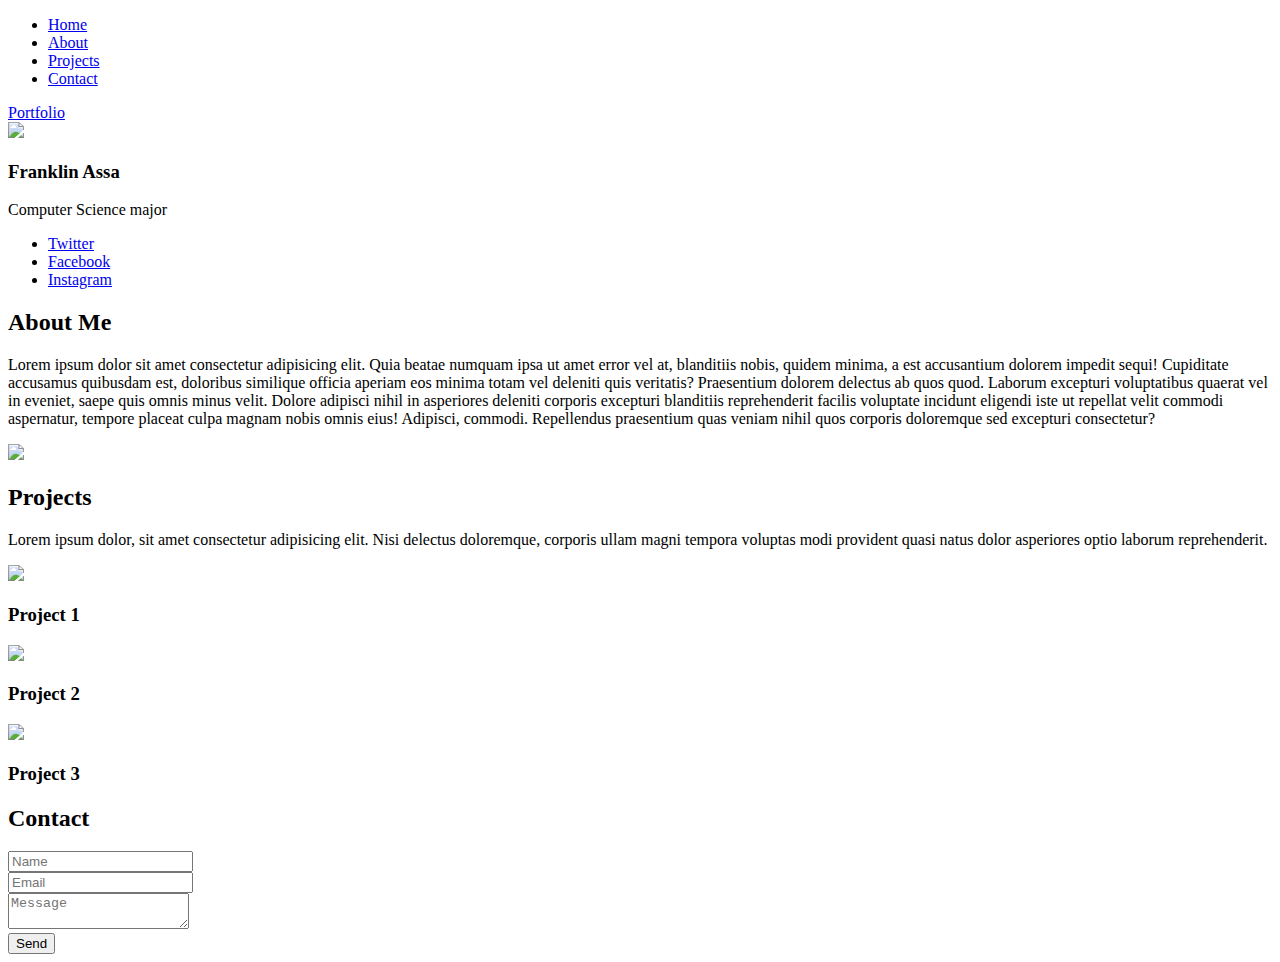
==== portfolio/index.html @ d164040f "portfolio" ====
<!DOCTYPE html>
<html lang="en">
<head>
    <meta charset="UTF-8">
    <meta http-equiv="X-UA-Compatible" content="IE=edge">
    <meta name="viewport" content="width=device-width, initial-scale=1.0">
    <link rel="stylesheet" href="style.css">
    <title>Document</title>
</head>
<body>
    <div class="container">
        <div class="navigation">
            <ul>
                <li><a href="#banner">Home</a></li>
                <li><a href="#about">About</a></li>
                <li><a href="#projects">Projects</a></li>
                <li><a href="#contact">Contact</a></li>
            </ul>
        </div>
        <div class="main">
            <div class="top">
                <a href="#" class="logo">Portfolio</a>
            </div>

            <section class="banner" id="banner">
                <div class="content">
                    <div class="dp">
                        <img src="user.jpg">
                    </div>
                    <h3>Franklin Assa</h3>
                    <p>Computer Science major</p>
                    <ul class="sns">
                        <li><a href="#">Twitter</a></li>
                        <li><a href="#">Facebook</a></li>
                        <li><a href="#">Instagram</a></li>
                    </ul>
                </div>
            </section>

            <section class="about" id="about">
                <div class="title">
                    <h2>About Me</h2>
                </div>
                <div class="content">
                    <div class="text">
                        <p>Lorem ipsum dolor sit amet consectetur adipisicing elit. Quia beatae numquam ipsa ut amet error vel at, blanditiis nobis, quidem minima, a est accusantium dolorem impedit sequi! Cupiditate accusamus quibusdam est, doloribus similique officia aperiam eos minima totam vel deleniti quis veritatis? Praesentium dolorem delectus ab quos quod. Laborum excepturi voluptatibus quaerat vel in eveniet, saepe quis omnis minus velit. Dolore adipisci nihil in asperiores deleniti corporis excepturi blanditiis reprehenderit facilis voluptate incidunt eligendi iste ut repellat velit commodi aspernatur, tempore placeat culpa magnam nobis omnis eius! Adipisci, commodi. Repellendus praesentium quas veniam nihil quos corporis doloremque sed excepturi consectetur?</p>
                    </div>
                    <div class="dp">
                        <img src="pic.jpg">
                    </div>
                </div>
            </section>
          
            <section class="projects" id="projects">
                <div class="title">
                    <h2>Projects</h2>
                    <p>Lorem ipsum dolor, sit amet consectetur adipisicing elit. Nisi delectus doloremque, corporis ullam magni tempora voluptas modi provident quasi natus dolor asperiores optio laborum reprehenderit.</p>
                </div>
                <div class="content">
                    <div class="project-box">
                        <div class="image-box">
                            <img src="img1.jpg">
                        </div>
                        <div class="text-box">
                            <h3>Project 1</h3>
                        </div>
                    </div>
                    <div class="project-box">
                        <div class="image-box">
                            <img src="img1.jpg">
                        </div>
                        <div class="text-box">
                            <h3>Project 2</h3>
                        </div>
                    </div>
                    <div class="project-box">
                        <div class="image-box">
                            <img src="img1.jpg">
                        </div>
                        <div class="text-box">
                            <h3>Project 3</h3>
                        </div>
                    </div>
                    <!-- <div class="project-box">
                        <div class="image-box">
                            <img src="img1.jpg">
                        </div>
                        <div class="text-box">
                            <h3>Project 4</h3>
                        </div>
                    </div>
                    <div class="project-box">
                        <div class="image-box">
                            <img src="img1.jpg">
                        </div>
                        <div class="text-box">
                            <h3>Project 5</h3>
                        </div>
                    </div>
                    <div class="project-box">
                        <div class="image-box">
                            <img src="img1.jpg">
                        </div>
                        <div class="text-box">
                            <h3>Project 6</h3>
                        </div>
                    </div> -->
                </div>
            </section>
            
            <section class="contact" id="contact">
                <div class="title">
                    <h2>Contact</h2>
                </div>
                <div class="contact-form">
                    <form id="contact-form" method="post">
                        <div class="row1">
                            <input type="text" name="" placeholder="Name" required>
                        </div>
                        <div class="row2">
                            <input type="email" name="" placeholder="Email" required>
                        </div>
                        <div class="row2">
                            <textarea placeholder="Message" required></textarea>
                        </div>
                        <div class="row2">
                            <input type="submit" value="Send" onclick="contactSend()">
                        </div>
                    </form>
                </div>
            </section>

        </div>
    </div>
    <script>
        function contactSend(){
            alert("Your message has been sent. Thank you!")
            document.getElementById("contact-form").reset()
        }
    </script>
</body>
</html>
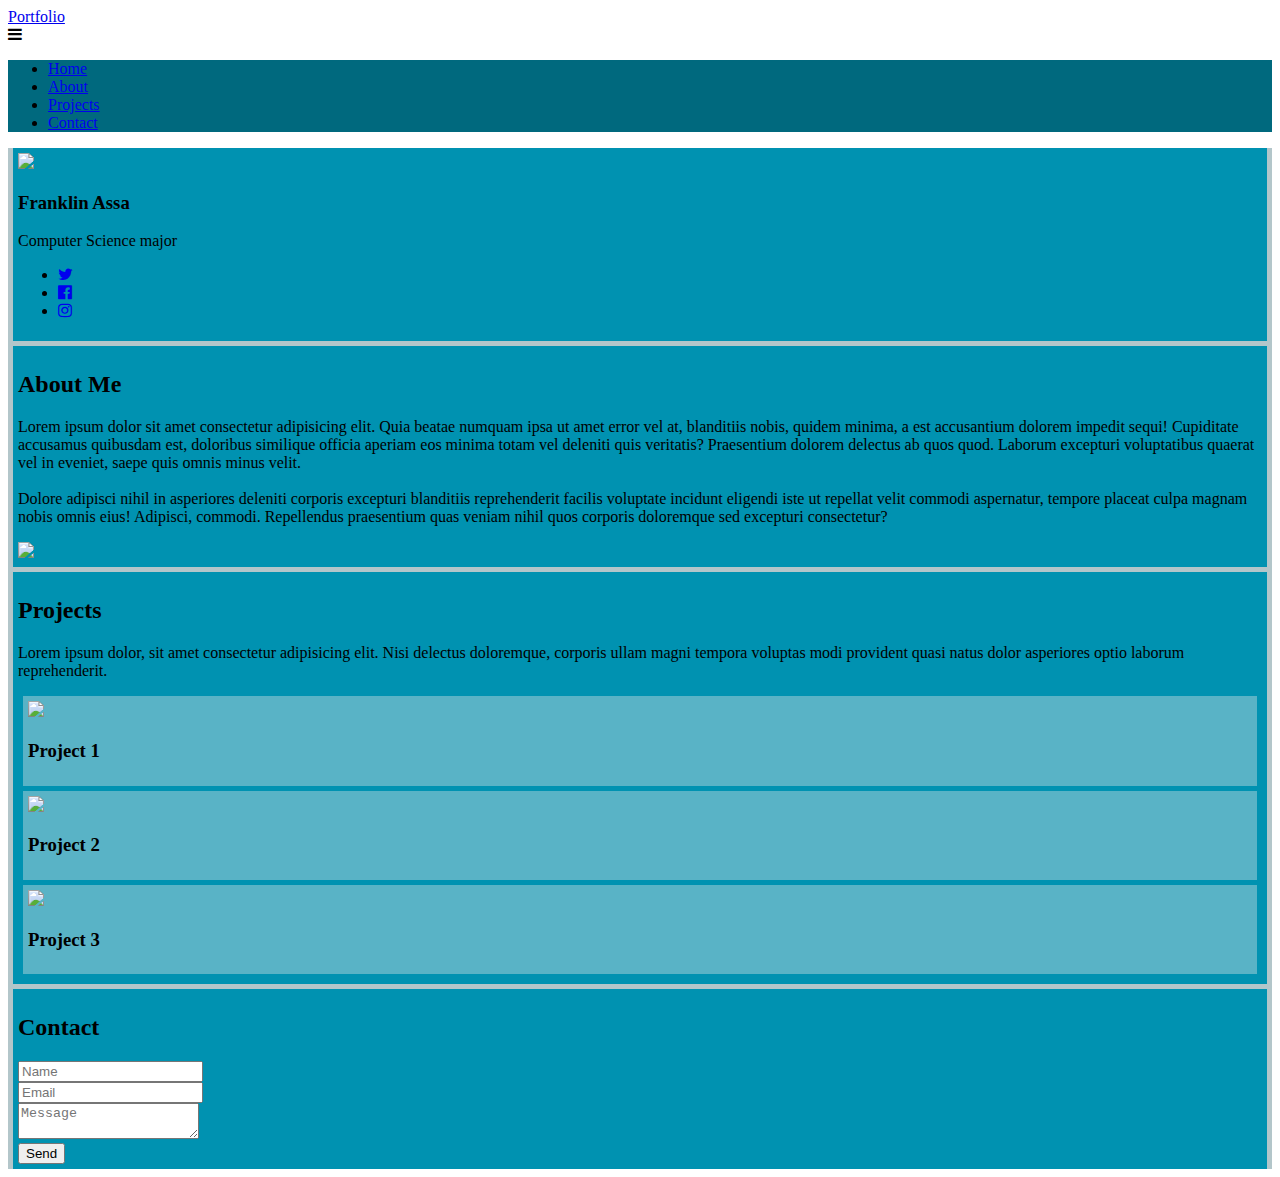
==== commit c35bc2f8: "Update index.html" ====
--- a/portfolio/index.html
+++ b/portfolio/index.html
@@ -4,12 +4,19 @@
     <meta charset="UTF-8">
     <meta http-equiv="X-UA-Compatible" content="IE=edge">
     <meta name="viewport" content="width=device-width, initial-scale=1.0">
+    <link rel="stylesheet" href="https://cdnjs.cloudflare.com/ajax/libs/font-awesome/4.7.0/css/font-awesome.css" integrity="sha512-5A8nwdMOWrSz20fDsjczgUidUBR8liPYU+WymTZP1lmY9G6Oc7HlZv156XqnsgNUzTyMefFTcsFH/tnJE/+xBg==" crossorigin="anonymous" referrerpolicy="no-referrer" />
     <link rel="stylesheet" href="style.css">
-    <title>Document</title>
+    <title>Portfolio Project - Franklin Assa CSE 4050</title>
 </head>
 <body>
     <div class="container">
-        <div class="navigation">
+      <div class="topbar">
+        <a href="#" class="logo">Portfolio</a>
+        <div class="toggle">
+            <i class="fa fa-bars" aria-hidden="true"></i>
+        </div>
+    </div>  
+      <div class="navigation">
             <ul>
                 <li><a href="#banner">Home</a></li>
                 <li><a href="#about">About</a></li>
@@ -18,39 +25,43 @@
             </ul>
         </div>
         <div class="main">
-            <div class="top">
-                <a href="#" class="logo">Portfolio</a>
-            </div>
+            
 
+            <!-- Banner -->
             <section class="banner" id="banner">
                 <div class="content">
                     <div class="dp">
-                        <img src="user.jpg">
+                        <img src="user.png">
                     </div>
                     <h3>Franklin Assa</h3>
                     <p>Computer Science major</p>
                     <ul class="sns">
-                        <li><a href="#">Twitter</a></li>
-                        <li><a href="#">Facebook</a></li>
-                        <li><a href="#">Instagram</a></li>
+                        <li><a href="#"><i class="fa fa-twitter" aria-hidden="true"></i>
+                        </a></li>
+                        <li><a href="#"><i class="fa fa-facebook-official" aria-hidden="true"></i>
+                        </a></li>
+                        <li><a href="#"><i class="fa fa-instagram" aria-hidden="true"></i>
+                        </a></li>
                     </ul>
                 </div>
             </section>
 
+            <!-- About -->
             <section class="about" id="about">
                 <div class="title">
                     <h2>About Me</h2>
                 </div>
                 <div class="content">
                     <div class="text">
-                        <p>Lorem ipsum dolor sit amet consectetur adipisicing elit. Quia beatae numquam ipsa ut amet error vel at, blanditiis nobis, quidem minima, a est accusantium dolorem impedit sequi! Cupiditate accusamus quibusdam est, doloribus similique officia aperiam eos minima totam vel deleniti quis veritatis? Praesentium dolorem delectus ab quos quod. Laborum excepturi voluptatibus quaerat vel in eveniet, saepe quis omnis minus velit. Dolore adipisci nihil in asperiores deleniti corporis excepturi blanditiis reprehenderit facilis voluptate incidunt eligendi iste ut repellat velit commodi aspernatur, tempore placeat culpa magnam nobis omnis eius! Adipisci, commodi. Repellendus praesentium quas veniam nihil quos corporis doloremque sed excepturi consectetur?</p>
+                        <p>Lorem ipsum dolor sit amet consectetur adipisicing elit. Quia beatae numquam ipsa ut amet error vel at, blanditiis nobis, quidem minima, a est accusantium dolorem impedit sequi! Cupiditate accusamus quibusdam est, doloribus similique officia aperiam eos minima totam vel deleniti quis veritatis? Praesentium dolorem delectus ab quos quod. Laborum excepturi voluptatibus quaerat vel in eveniet, saepe quis omnis minus velit.</br></br> Dolore adipisci nihil in asperiores deleniti corporis excepturi blanditiis reprehenderit facilis voluptate incidunt eligendi iste ut repellat velit commodi aspernatur, tempore placeat culpa magnam nobis omnis eius! Adipisci, commodi. Repellendus praesentium quas veniam nihil quos corporis doloremque sed excepturi consectetur?</p>
                     </div>
                     <div class="dp">
-                        <img src="pic.jpg">
+                        <img src="pic.png">
                     </div>
                 </div>
             </section>
-          
+
+            <!-- Projects -->
             <section class="projects" id="projects">
                 <div class="title">
                     <h2>Projects</h2>
@@ -59,7 +70,7 @@
                 <div class="content">
                     <div class="project-box">
                         <div class="image-box">
-                            <img src="img1.jpg">
+                            <img src="projects/img1.jpeg">
                         </div>
                         <div class="text-box">
                             <h3>Project 1</h3>
@@ -67,7 +78,7 @@
                     </div>
                     <div class="project-box">
                         <div class="image-box">
-                            <img src="img1.jpg">
+                            <img src="projects/img2.jpeg">
                         </div>
                         <div class="text-box">
                             <h3>Project 2</h3>
@@ -75,39 +86,16 @@
                     </div>
                     <div class="project-box">
                         <div class="image-box">
-                            <img src="img1.jpg">
+                            <img src="projects/img3.jpeg">
                         </div>
                         <div class="text-box">
                             <h3>Project 3</h3>
                         </div>
                     </div>
-                    <!-- <div class="project-box">
-                        <div class="image-box">
-                            <img src="img1.jpg">
-                        </div>
-                        <div class="text-box">
-                            <h3>Project 4</h3>
-                        </div>
-                    </div>
-                    <div class="project-box">
-                        <div class="image-box">
-                            <img src="img1.jpg">
-                        </div>
-                        <div class="text-box">
-                            <h3>Project 5</h3>
-                        </div>
-                    </div>
-                    <div class="project-box">
-                        <div class="image-box">
-                            <img src="img1.jpg">
-                        </div>
-                        <div class="text-box">
-                            <h3>Project 6</h3>
-                        </div>
-                    </div> -->
                 </div>
             </section>
-            
+
+            <!-- Contact-->
             <section class="contact" id="contact">
                 <div class="title">
                     <h2>Contact</h2>
@@ -117,7 +105,7 @@
                         <div class="row1">
                             <input type="text" name="" placeholder="Name" required>
                         </div>
-                        <div class="row2">
+                        <div class="row1">
                             <input type="email" name="" placeholder="Email" required>
                         </div>
                         <div class="row2">
@@ -132,11 +120,18 @@
 
         </div>
     </div>
+
     <script>
-        function contactSend(){
-            alert("Your message has been sent. Thank you!")
-            document.getElementById("contact-form").reset()
+        let toggle = document.querySelector('.toggle');
+        let topbar = document.querySelector('.topbar');
+        let navigation = document.querySelector('.navigation');
+        let main = document.querySelector('.main');
+        toggle.onclick = function(){
+            toggle.classList.toggle('active');
+            topbar.classList.toggle('active');
+            navigation.classList.toggle('active');
+            main.classList.toggle('active');
         }
     </script>
 </body>
-</html>+</html>
--- a/portfolio/style.css
+++ b/portfolio/style.css
@@ -0,0 +1,39 @@
+.navigation{
+    background-color: #00697e;
+}
+
+.main{
+    background-color: #b3c6ca;
+}
+
+.main .top{
+    background-color: #009cbd;
+    margin: 5px;
+    padding: 5px;
+}
+
+.main .banner{
+    background-color: #0092b1;
+    margin: 5px;
+    padding: 5px;
+}
+.main .about{
+    background-color: #0092b1;
+    margin: 5px;
+    padding: 5px;
+}
+.main .projects{
+    background-color: #0092b1;
+    margin: 5px;
+    padding: 5px;
+}
+.main .projects .project-box{
+    background-color: #59b3c6;
+    margin: 5px;
+    padding: 5px;
+}
+.main .contact{
+    background-color: #0092b1;
+    margin: 5px;
+    padding: 5px;
+}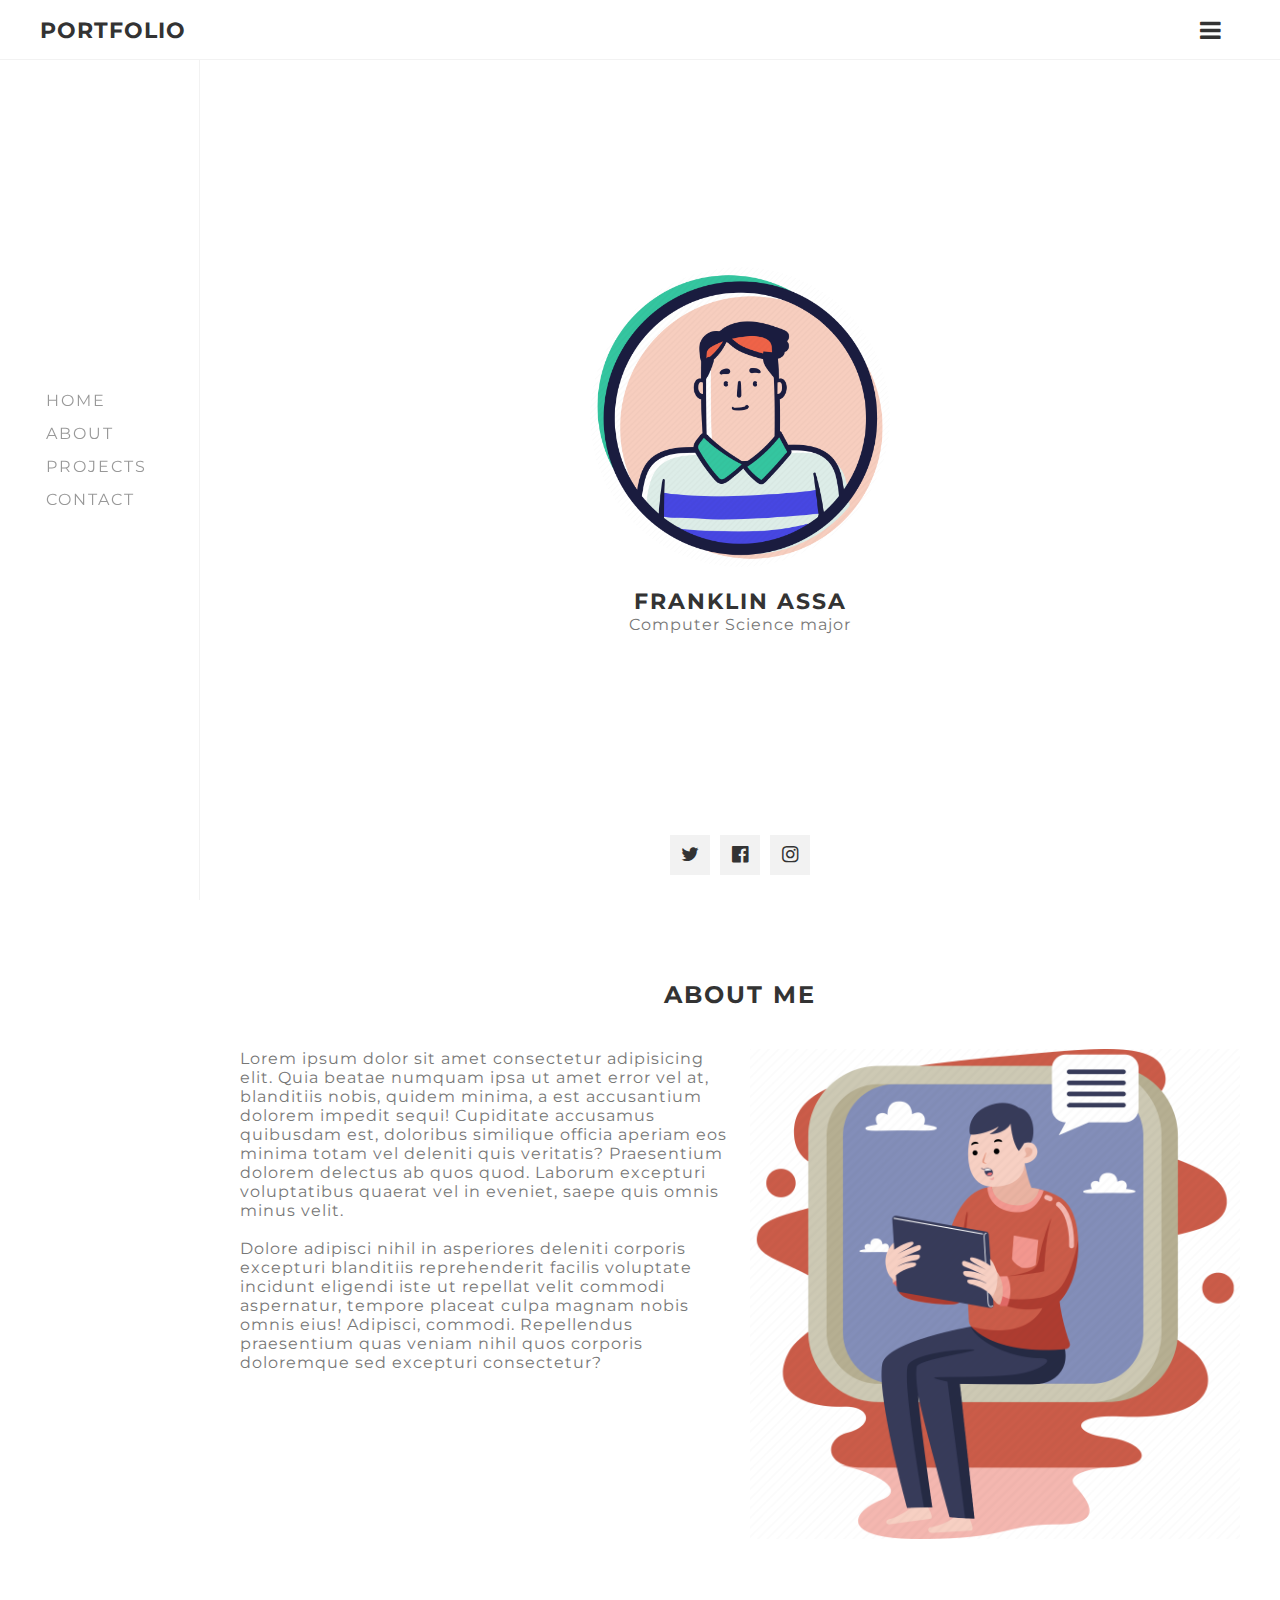
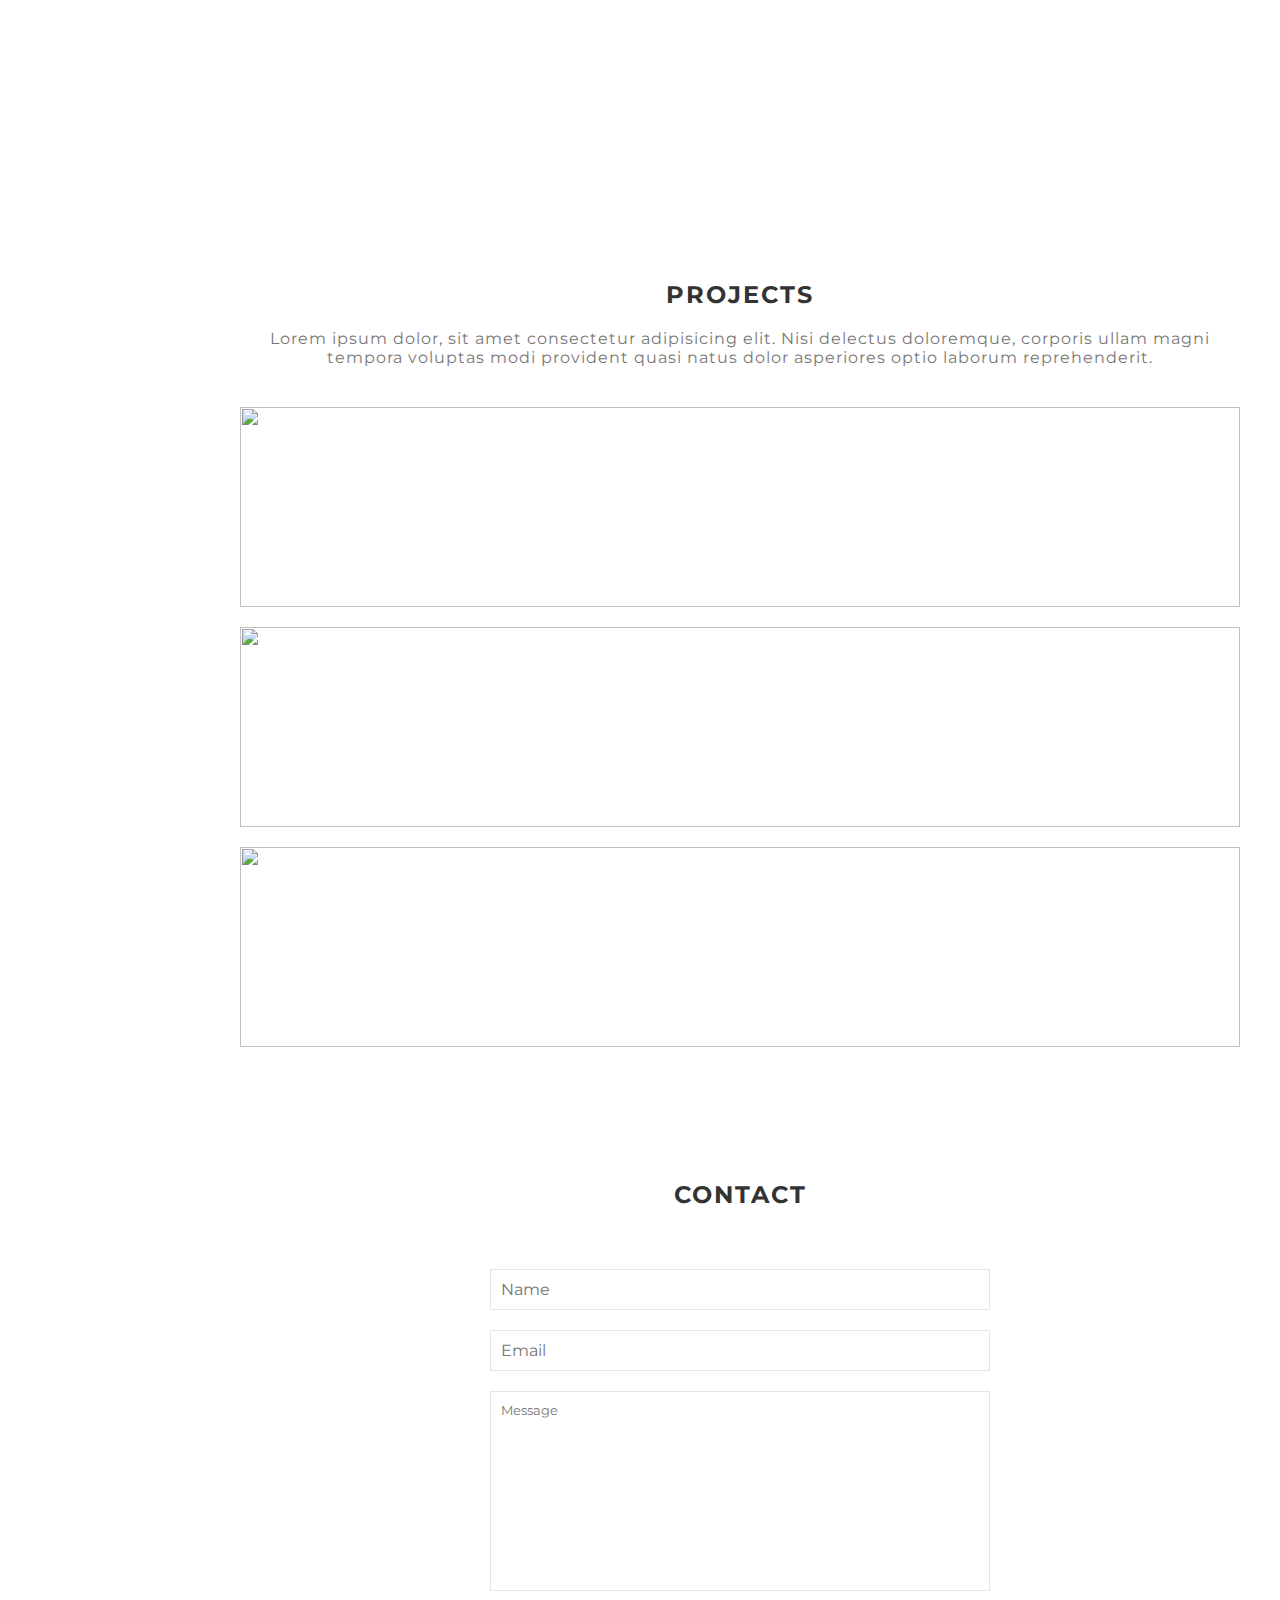
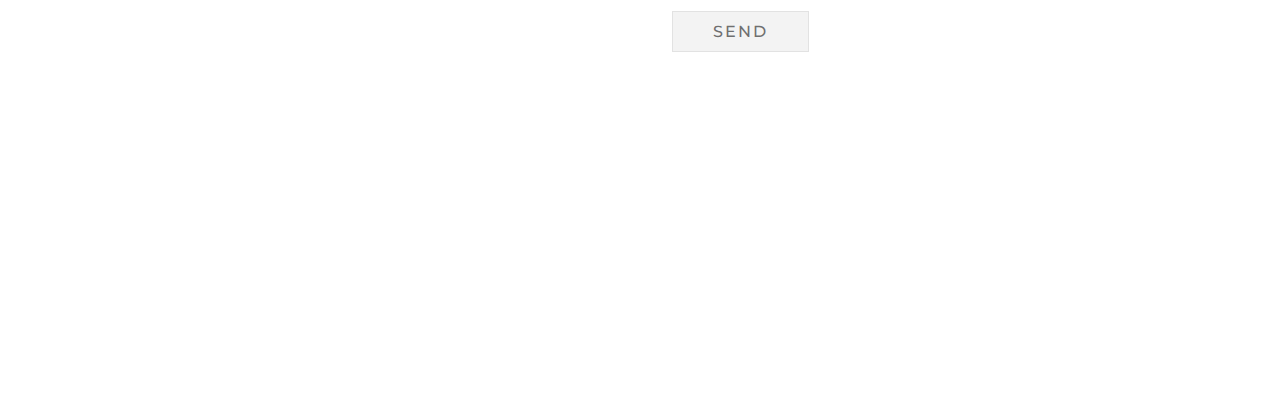
==== commit 46bacb84: "Update index.html" ====
--- a/portfolio/index.html
+++ b/portfolio/index.html
@@ -73,7 +73,7 @@
                             <img src="projects/img1.jpeg">
                         </div>
                         <div class="text-box">
-                            <h3>Project 1</h3>
+                            <a href="projects/sun.html"><h3>Project 1</h3></a>
                         </div>
                     </div>
                     <div class="project-box">
@@ -81,7 +81,7 @@
                             <img src="projects/img2.jpeg">
                         </div>
                         <div class="text-box">
-                            <h3>Project 2</h3>
+                            <a href="projects/calc.html"><h3>Project 2</h3></a>
                         </div>
                     </div>
                     <div class="project-box">
@@ -89,7 +89,7 @@
                             <img src="projects/img3.jpeg">
                         </div>
                         <div class="text-box">
-                            <h3>Project 3</h3>
+                            <a href="projects/blackjack.html"><h3>Project 3</h3></a>
                         </div>
                     </div>
                 </div>
--- a/portfolio/style.css
+++ b/portfolio/style.css
@@ -1,39 +1,354 @@
+@import url('https://fonts.googleapis.com/css2?family=Montserrat:wght@100;300;400;500;600;700;800;900&display=swap" rel="stylesheet');
+
+*{
+    margin: 0;
+    padding: 0;
+    box-sizing: border-box;
+    font-family: 'Montserrat', sans-serif;
+    scroll-behavior: smooth;
+}
+:root{
+    --black: #333;
+    --white: #fff;
+}
+
+body{
+    overflow-x: hidden;
+}
+.container{
+    position: relative;
+    width: 100%;
+}
+
 .navigation{
-    background-color: #00697e;
-}
+    position: fixed;
+    width: 200px;
+    height: 100%;
+    border-right: 1px solid rgba(0, 0, 0, 0.05);
+    background: var(--white2);
+    display: flex;
+    justify-content: center;
+    align-items: center;
+    overflow: hidden;
+    transition: width 0.5s;
+}
+.navigation.active{
+    width: 0;
+}
+.navigation ul{
+    position: relative;
+    top: 0;
+    left: 0;
+    width: 100%;
+    padding: 20px 40px;
+}
+.navigation ul li{
+    position: relative;
+    width: 100%;
+    list-style: none;
+}
+.navigation ul li a{
+    position: relative;
+    display: block;
+    width: 100%;
+    margin: 10px 0;
+    padding: 2px 6px;
+    white-space: normal;
+    display: flex;
+    text-transform: uppercase;
+    text-decoration: none;
+    color: var(--black);
+    font-weight: 400;
+    letter-spacing: 2px;
+    opacity: 0.5;
+}
+.navigation ul li a:hover{
+    opacity: 1;
+    font-weight: 500;
+    color: var(--white);
+    background-color: var(--black);
+}
+.topbar{
+  position: fixed;
+  top: 0;
+  width: 100%;
+  left: 0px;
+  background: var(--white);
+  border-bottom: 1px solid rgba(0, 0, 0, 0.05);
+  height: 60px;
+  padding: 0 40px;
+  display: flex;
+  justify-content: space-between;
+  align-items: center;
+  z-index: 10000;
+  transition: width 0.5s, left 0.5s;
+}
+.topbar.active{
+  width: calc(100% - 0px);
+  left: 0px;
+}
+.topbar .logo{
+  color: var(--black);
+  font-weight: 700;
+  text-decoration: none;
+  font-size: 1.4em;
+  text-transform: uppercase;
+  letter-spacing: 1px;
+}
+.topbar .toggle{
+  position: relative;
+  width: 60px;
+  height: 60px;
+  cursor: pointer;
+  display: flex;
+  justify-content: center;
+  align-items: center;
+  font-size: 24px;
+  color: var(--black);
+}
+
 
 .main{
-    background-color: #b3c6ca;
-}
-
-.main .top{
-    background-color: #009cbd;
+    position: absolute;
+    width: calc(100% - 200px);
+    left: 200px;
+    background: var(-white);
+    min-height: 100vh;
+    transition: width 0.5s, left 0.5s;
+}
+.main.active{
+    width: calc(100% - 0px);
+    left: 0px;
+}
+
+section{
+    position: relative;
+    min-height: 100vh;
+}
+.banner{
+    display: flex;
+    justify-content: center;
+    align-items: center;
+    padding: 0 20px;
+}
+.banner .content{
+    display: flex;
+    flex-direction: column;
+    align-items: center;
+    justify-content: center;
+}
+.banner .dp{
+    position: relative;
+    width: 300px;
+    height: 300px;
+    overflow: hidden;
+    border-radius: 50%;
+    margin-bottom: 20px;
+}
+.banner .dp img{
+    position: absolute;
+    top: 0;
+    left: 0;
+    width: 100%;
+    height: 100%;
+    object-fit: cover;
+}
+h3{
+    position: relative;
+    font-size: 1.4em;
+    color: var(--black);
+    letter-spacing: 2px;
+    text-transform: uppercase;
+}
+p{
+    color: #777;
+    letter-spacing: 1px;
+}
+
+.sns{
+    position: absolute;
+    bottom: 20px;
+    display: flex;
+
+}
+.sns li{
+    list-style: none;
+}
+.sns li a{
+    display: inline-block;
+    width: 40px;
+    height: 40px;
+    background: rgba(0, 0, 0, 0.05);
     margin: 5px;
-    padding: 5px;
-}
-
-.main .banner{
-    background-color: #0092b1;
-    margin: 5px;
-    padding: 5px;
-}
-.main .about{
-    background-color: #0092b1;
-    margin: 5px;
-    padding: 5px;
-}
-.main .projects{
-    background-color: #0092b1;
-    margin: 5px;
-    padding: 5px;
-}
-.main .projects .project-box{
-    background-color: #59b3c6;
-    margin: 5px;
-    padding: 5px;
-}
-.main .contact{
-    background-color: #0092b1;
-    margin: 5px;
-    padding: 5px;
-}+    display: flex;
+    justify-content: center;
+    align-items: center;
+    text-decoration: none;
+    color: var(--black);
+    font-size: 1.2em;
+}
+.sns li a:hover{
+    background: var(--black);
+    color: #fff;
+}
+
+.about{
+    position: relative;
+    min-height: 100vh;
+    padding: 0 40px;
+    padding-top: 80px;
+    color: var(--black);
+    display: inline-block;
+}
+.title{
+    width: 100%;
+    text-align: center;
+}
+.title h2{
+    position: relative;
+    color: var(--black);
+    letter-spacing: 2px;
+    text-transform: uppercase;
+    margin-bottom: 20px;
+}
+.about .content{
+    display: flex;
+    justify-content: space-between;
+    margin-top: 40px;
+}
+.about .content .text{
+    width: 49%;
+    min-width: 49%;
+}
+.about .content .dp{
+    margin-left: 20px;
+}
+.about .content .dp img{
+    max-width: 100%;
+}
+
+.projects{
+    position: relative;
+    min-height: 100vh;
+    padding: 0 40px;
+    padding-top:80px;
+    color: var(--black);
+    display: inline-block;
+}
+.projects .content{
+    display: grid;
+    grid-gap: 20px;
+    margin: 40px 0;
+}
+.projects .content .project-box{
+    position: relative;
+    width: 100%;
+    height: 200px;
+    overflow: hidden;
+}
+.projects .content .project-box .image-box{
+    position: relative;
+    width: 100%;
+    height: 100%;
+    transform: translateX(0);
+    transition: 0.5s ease-in-out;
+}
+.projects .content .project-box:hover .image-box{
+    transform: translateX(-100%);
+}
+.projects .content .project-box img{
+    position: absolute;
+    top: 0;
+    left: 0;
+    width:100%;
+    height: 100%;
+    object-fit: cover;
+}
+.projects .content .project-box .text-box{
+    position: absolute;
+    top: 0;
+    left: 0;
+    width: 100%;
+    height: 100%;
+    padding: 50px;
+    background: var(--black);
+    justify-content: center;
+    align-items: center;
+    transform: translateX(100%);
+    transition: 0.5s ease-in-out;
+}
+.projects .content .project-box:hover .text-box{
+    transform: translateX(0);
+}
+.projects .content .project-box .text-box h3{
+    color: var(--white);
+    font-size: 3em;
+}
+
+.contact{
+    position: relative;
+    min-height: 100vh;
+    padding: 0 40px;
+    padding-top:80px;
+    color: var(--black);
+    display: flex;
+    justify-content: flex-start;
+    align-items: center;
+    flex-direction: column;
+}
+
+.contact .contact-form{
+    position: relative;
+    width: 100%;
+    max-width: 500px;
+    margin-top: 20px;
+}
+.contact .contact-form .row1{
+    width: 100%;
+    display: grid;
+    grid-gap: 20px;
+    margin-top: 20px;
+}
+.contact .contact-form .row2{
+    width: 100%;
+    display: flex;
+    justify-content: center;
+    align-items: center;
+    margin-top: 20px;
+}
+.contact .contact-form .row1 input{
+    width: 100%;
+    padding: 10px;
+    border: none;
+    outline: none;
+    color: var(--black);
+    background: var(--white);
+    font-size: 16px;
+    border: 1px solid rgba(0, 0, 0, 0.1);
+}
+.contact .contact-form .row2 textarea{
+    resize: none;
+    width: 100%;
+    height: 200px;
+    padding: 10px;
+    border: 1px solid rgba(0, 0, 0, 0.1)
+}
+.contact .contact-form .row2 input{
+    color: var(--black);
+    opacity: 0.7;
+    padding: 10px 40px;
+    display: inline-block;
+    letter-spacing: 2px;
+    font-size: 16px;
+    font-weight: 500;
+    text-transform: uppercase;
+    border: 1px solid rgba(0, 0, 0, 0.1);
+    max-width: 200px;
+}
+.contact .contact-form .row2 input:hover{
+    background: var(--black);
+    color: var(--white);
+    opacity: 1;
+    font-weight: 700;
+}
+
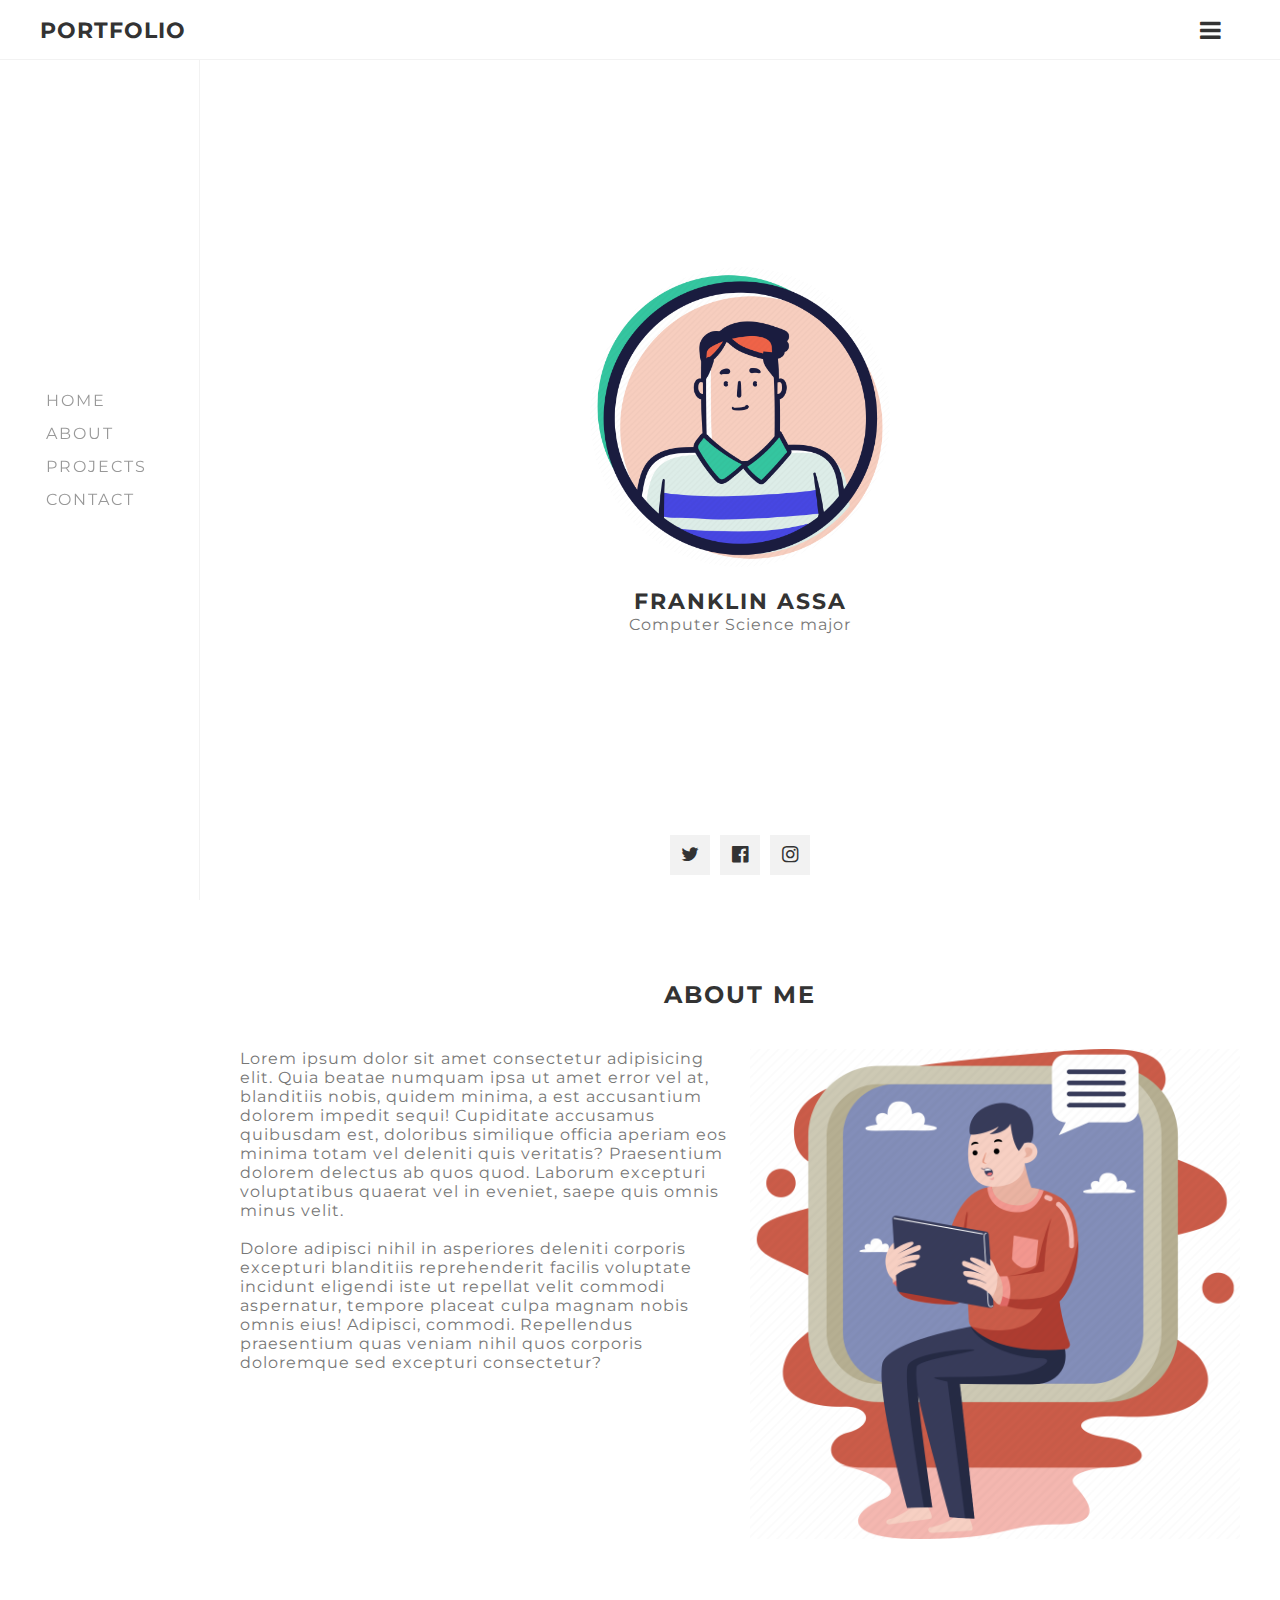
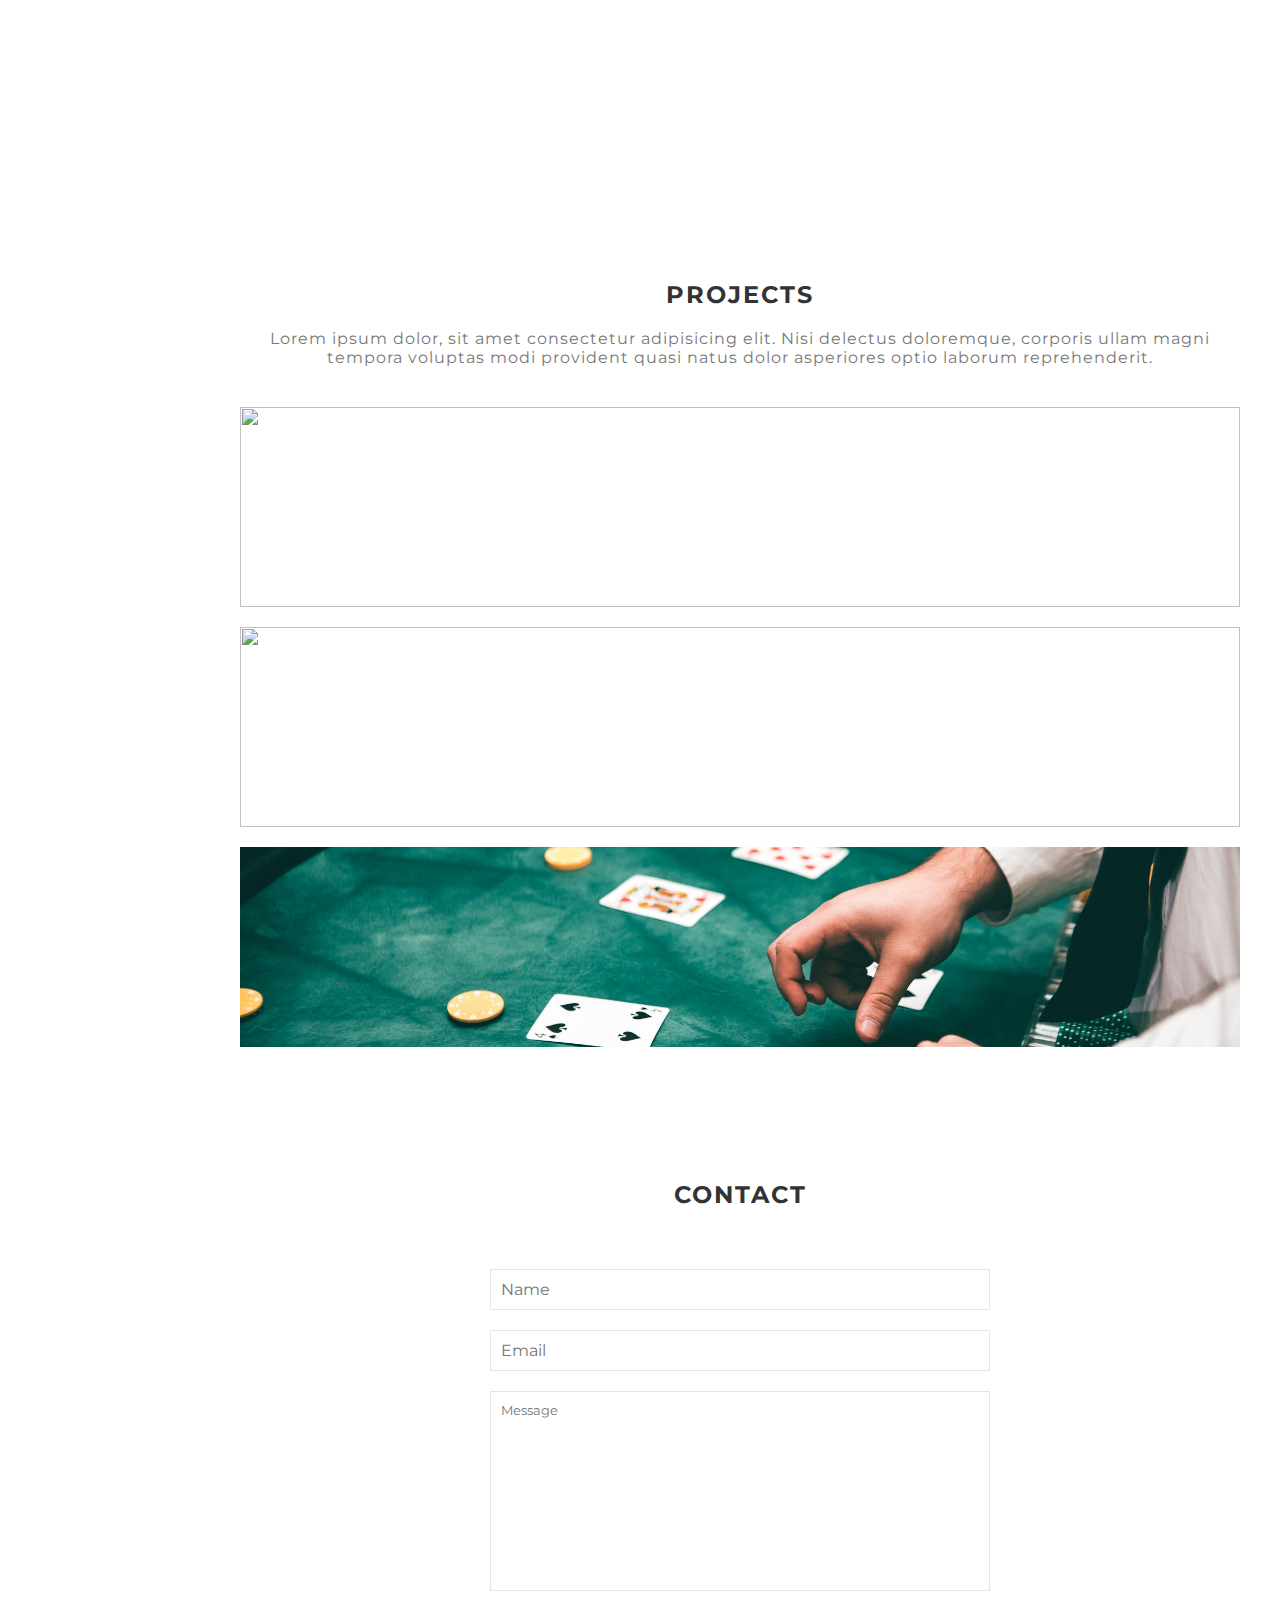
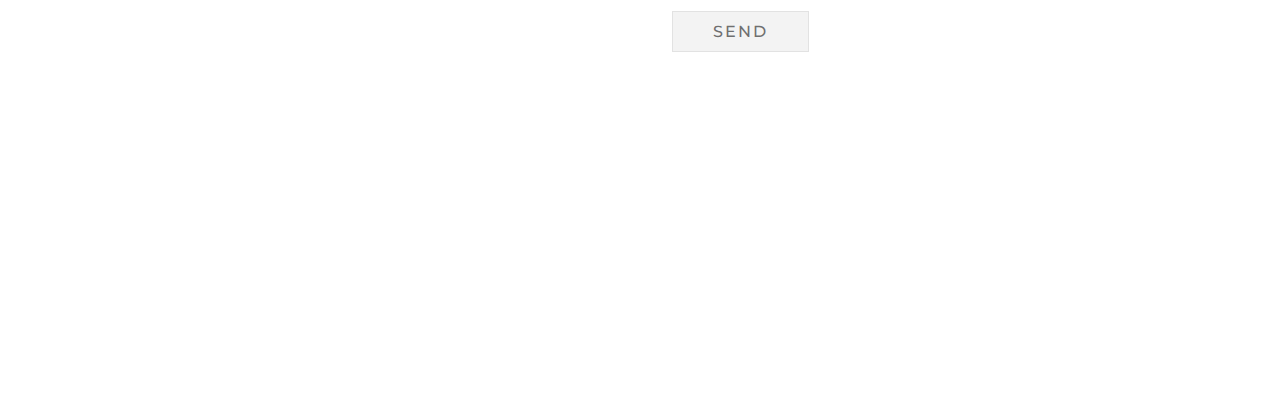
==== commit 1bfa965f: "Update index.html" ====
--- a/portfolio/index.html
+++ b/portfolio/index.html
@@ -18,10 +18,10 @@
     </div>  
       <div class="navigation">
             <ul>
-                <li><a href="#banner">Home</a></li>
-                <li><a href="#about">About</a></li>
-                <li><a href="#projects">Projects</a></li>
-                <li><a href="#contact">Contact</a></li>
+                <li><a href="#banner" onclick="menu()">Home</a></li>
+                <li><a href="#about" onclick="menu()">About</a></li>
+                <li><a href="#projects" onclick="menu()">Projects</a></li>
+                <li><a href="#contact" onclick="menu()">Contact</a></li>
             </ul>
         </div>
         <div class="main">
@@ -70,7 +70,7 @@
                 <div class="content">
                     <div class="project-box">
                         <div class="image-box">
-                            <img src="projects/img1.jpeg">
+                            <img src="projects/images/sun-honolulu.jpg">
                         </div>
                         <div class="text-box">
                             <a href="projects/sun.html"><h3>Project 1</h3></a>
@@ -78,7 +78,7 @@
                     </div>
                     <div class="project-box">
                         <div class="image-box">
-                            <img src="projects/img2.jpeg">
+                            <img src="projects/images/calcbg.jpg">
                         </div>
                         <div class="text-box">
                             <a href="projects/calc.html"><h3>Project 2</h3></a>
@@ -86,7 +86,7 @@
                     </div>
                     <div class="project-box">
                         <div class="image-box">
-                            <img src="projects/img3.jpeg">
+                            <img src="projects/images/bjbg.jpg">
                         </div>
                         <div class="text-box">
                             <a href="projects/blackjack.html"><h3>Project 3</h3></a>
@@ -132,6 +132,13 @@
             navigation.classList.toggle('active');
             main.classList.toggle('active');
         }
+
+        function menu(){
+            let navigation = document.querySelector('.navigation');
+            let main = document.querySelector('.main');
+            navigation.classList.remove('active');
+            main.classList.remove('active');
+        }
     </script>
 </body>
 </html>
--- a/portfolio/style.css
+++ b/portfolio/style.css
@@ -246,6 +246,11 @@
     height: 200px;
     overflow: hidden;
 }
+.projects .content .project-box a{
+    display: block;
+    text-decoration: none;
+}
+
 .projects .content .project-box .image-box{
     position: relative;
     width: 100%;
@@ -266,6 +271,7 @@
 }
 .projects .content .project-box .text-box{
     position: absolute;
+    display: flex;
     top: 0;
     left: 0;
     width: 100%;
@@ -352,3 +358,47 @@
     font-weight: 700;
 }
 
+
+/* Responsive */
+@media(max-width: 900px){
+   .about .content{
+        flex-direction: column;
+    }
+    .about .content .text{
+        width: 100%;
+        min-width: 100%;
+    }
+    .about .content .dp{
+        margin-left: 0;
+        margin-top: 20px;
+    }
+    .projects .content .project-box .text-box h3{
+        font-size: max(30px);
+    }
+}
+
+@media(max-width: 700px){
+    .navigation{
+        left: -100%;
+    }
+    .navigation.active{
+        left: 0;
+        width: 100%;
+        z-index: 1000;
+    }
+    .main{
+        left: 0;
+        width: 100%;
+    }
+    .main.active{
+        left: 100%;
+    }
+    .navigation ul{
+        padding: 20px 20px;
+        flex-direction: column;
+    }
+    .navigation a{
+        justify-content: center;
+        font-size: 1.5em;
+    }
+}
